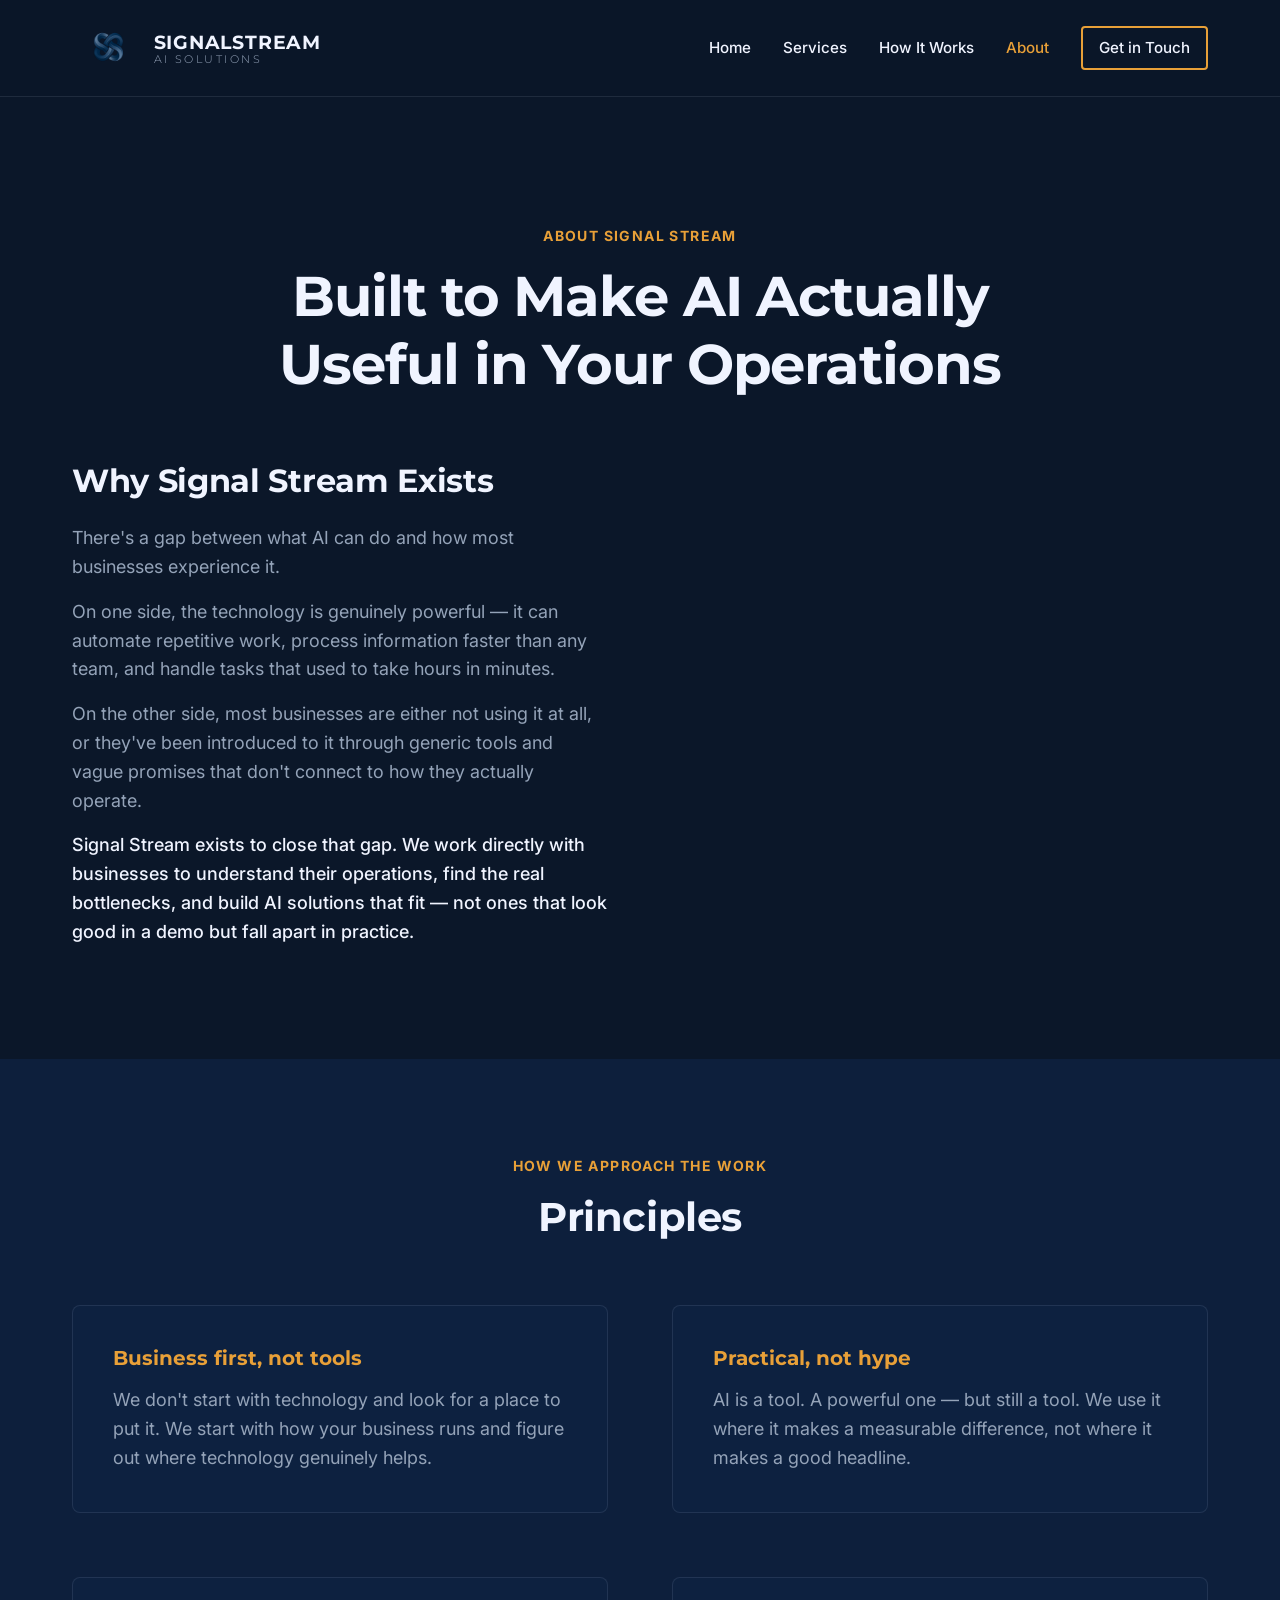
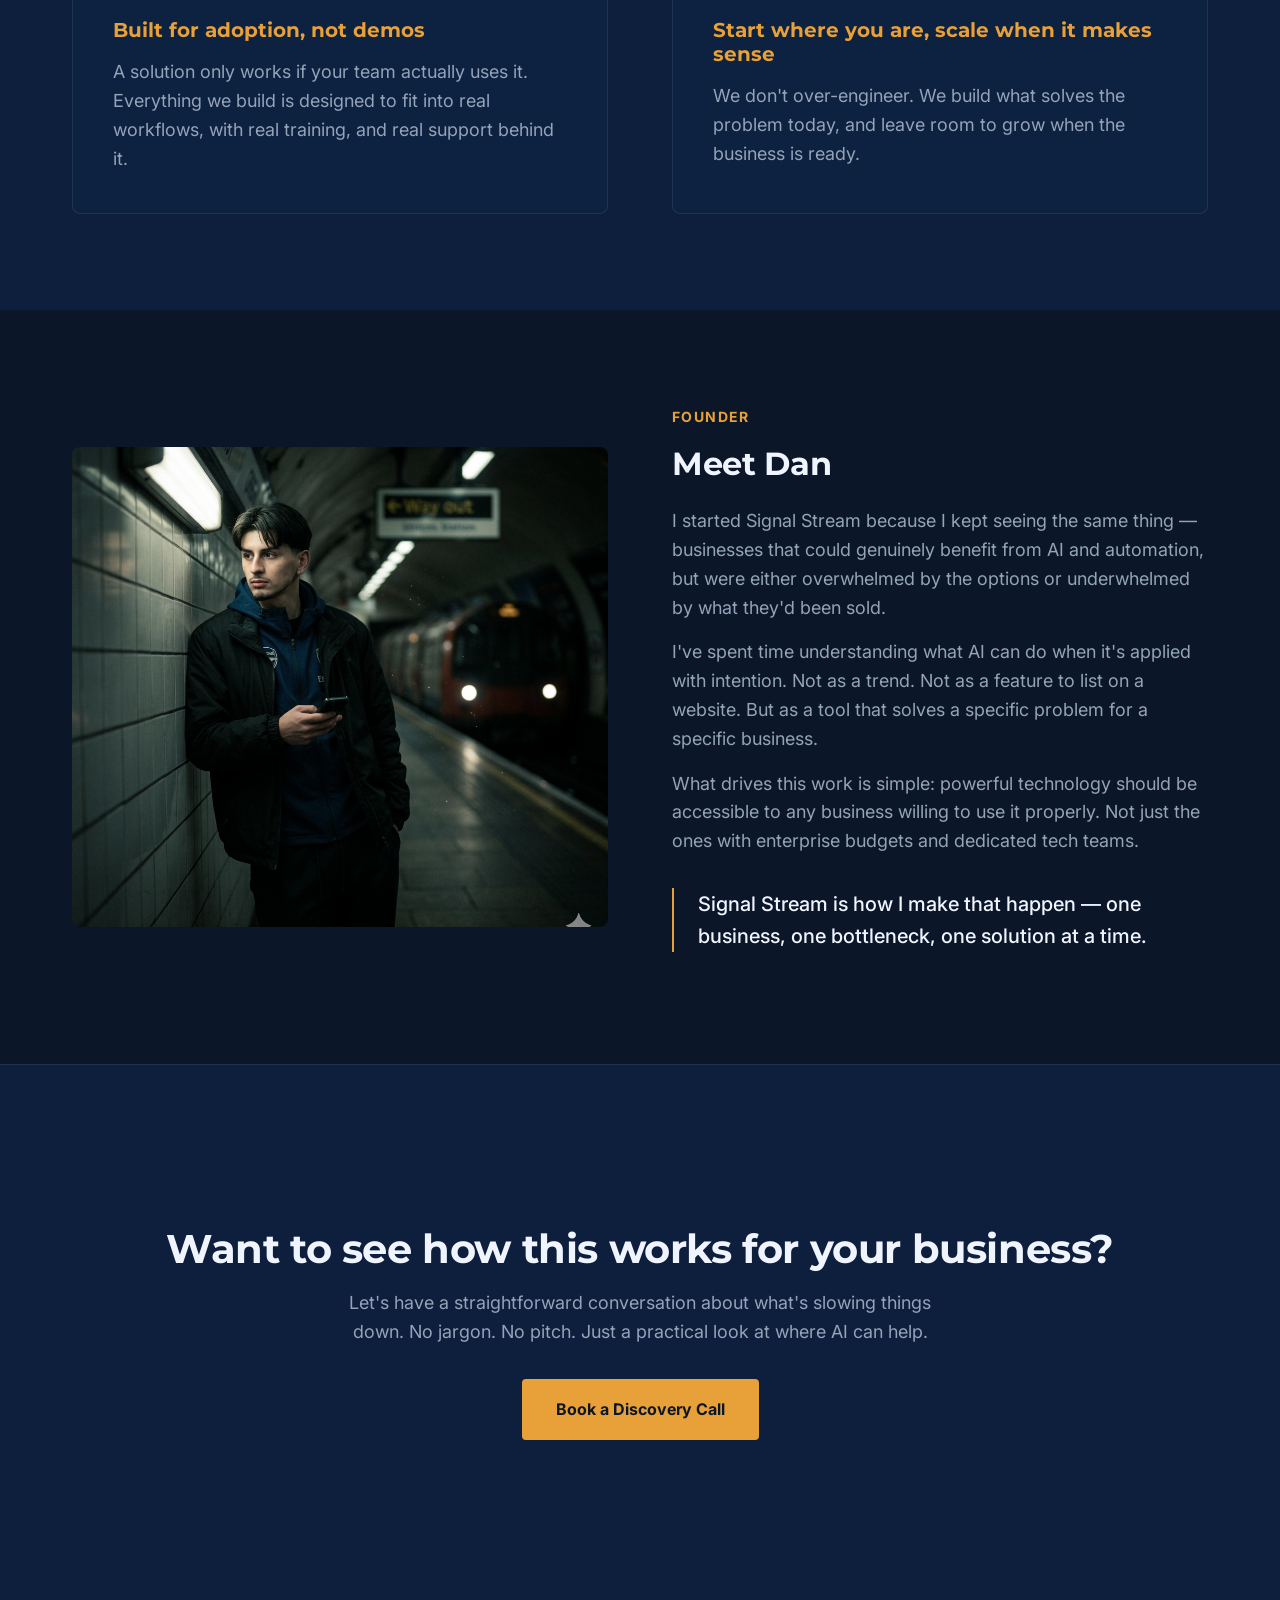
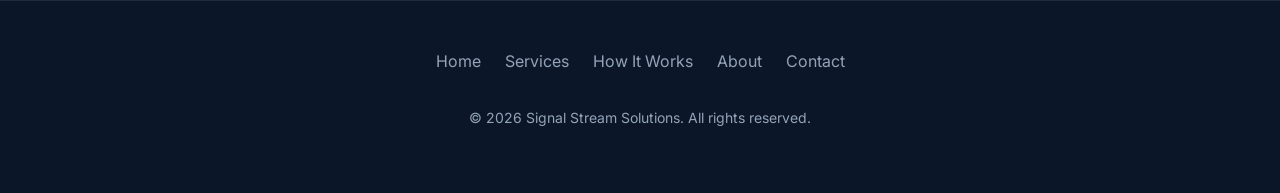
==== about.html @ dfd25744 "feat(website): v1 upgrade with new pages, visual identity, and copy" ====
<!DOCTYPE html>
<html lang="en">
<head>
    <meta charset="UTF-8">
    <meta name="viewport" content="width=device-width, initial-scale=1.0">
    <title>About Signal Stream | Built for Operations</title>
    <meta name="description" content="We work directly with businesses to understand their operations, find the real bottlenecks, and build AI solutions that fit.">
    
    <link href="https://fonts.googleapis.com/css2?family=Inter:wght@400;500;600;700;800&family=Montserrat:wght@300;700;800&display=swap" rel="stylesheet">
    <link rel="stylesheet" href="assets/styles.css">
</head>
<body>

    <!-- Shared Navigation -->
    <nav>
        <div class="nav-container">
            <a href="index.html" class="logo-area">
                <img src="assets/logo.png" alt="Signal Stream Mark" class="logo-img">
                <span class="logo-text-wrapper">
                    <span class="logo-title">SIGNALSTREAM</span>
                    <span class="logo-subtitle">AI Solutions</span>
                </span>
            </a>
            
            <button class="menu-toggle" id="mobile-menu-btn">☰</button>
            
            <div class="nav-links" id="nav-links">
                <a href="index.html">Home</a>
                <a href="services.html">Services</a>
                <a href="how-it-works.html">How It Works</a>
                <a href="about.html" style="color: var(--accent-amber);">About</a>
                <a href="contact.html" class="btn btn-outline" style="padding: 0.5rem 1rem;">Get in Touch</a>
            </div>
        </div>
    </nav>

    <!-- Hero Section -->
    <section class="section hero" style="padding-bottom: 4rem;">
        <div class="container text-center">
            <span class="tagline">About Signal Stream</span>
            <h1 style="margin: 0 auto; max-width: 800px;">Built to Make AI Actually Useful in Your Operations</h1>
        </div>
    </section>

    <!-- Why Signal Stream Exists -->
    <section class="section" style="padding-top: 0;">
        <div class="container">
            <div class="grid-2">
                <div>
                    <h2 style="font-size: 2rem; margin-bottom: 1.5rem;">Why Signal Stream Exists</h2>
                    <p>There's a gap between what AI can do and how most businesses experience it.</p>
                    <p>On one side, the technology is genuinely powerful — it can automate repetitive work, process information faster than any team, and handle tasks that used to take hours in minutes.</p>
                    <p>On the other side, most businesses are either not using it at all, or they've been introduced to it through generic tools and vague promises that don't connect to how they actually operate.</p>
                    <p style="color: var(--text-main); font-weight: 500;">Signal Stream exists to close that gap. We work directly with businesses to understand their operations, find the real bottlenecks, and build AI solutions that fit — not ones that look good in a demo but fall apart in practice.</p>
                </div>
                <!-- Optional placeholder for a graphic/image ->
                <div class="card" style="display: flex; align-items: center; justify-content: center; min-height: 300px; background: var(--bg-deep); border-color: rgba(232, 160, 56, 0.2);">
                    <img src="assets/logo.png" alt="Signal Stream Monogram" style="opacity: 0.1; max-width: 150px;">
                </div>
                -->
            </div>
        </div>
    </section>

    <!-- Principles Section -->
    <section class="section bg-deep">
        <div class="container">
            <div class="text-center" style="margin-bottom: 4rem;">
                <span class="tagline">How We Approach the Work</span>
                <h2>Principles</h2>
            </div>
            
            <div class="grid-2">
                <div class="card">
                    <h3 style="color: var(--accent-amber); font-size: 1.25rem; margin-bottom: 1rem;">Business first, not tools</h3>
                    <p style="margin: 0;">We don't start with technology and look for a place to put it. We start with how your business runs and figure out where technology genuinely helps.</p>
                </div>
                
                <div class="card">
                    <h3 style="color: var(--accent-amber); font-size: 1.25rem; margin-bottom: 1rem;">Practical, not hype</h3>
                    <p style="margin: 0;">AI is a tool. A powerful one — but still a tool. We use it where it makes a measurable difference, not where it makes a good headline.</p>
                </div>
                
                <div class="card">
                    <h3 style="color: var(--accent-amber); font-size: 1.25rem; margin-bottom: 1rem;">Built for adoption, not demos</h3>
                    <p style="margin: 0;">A solution only works if your team actually uses it. Everything we build is designed to fit into real workflows, with real training, and real support behind it.</p>
                </div>
                
                <div class="card">
                    <h3 style="color: var(--accent-amber); font-size: 1.25rem; margin-bottom: 1rem;">Start where you are, scale when it makes sense</h3>
                    <p style="margin: 0;">We don't over-engineer. We build what solves the problem today, and leave room to grow when the business is ready.</p>
                </div>
            </div>
        </div>
    </section>

    <!-- Meet Dan -->
    <section class="section">
        <div class="container">
            <div class="grid-2">
                <div>
                    <img src="assets/profile.png" alt="Dan, Founder of Signal Stream" style="width: 100%; border-radius: 8px; display: block; object-fit: cover; max-height: 480px; filter: grayscale(20%);">
                </div>
                <div>
                    <span class="tagline">Founder</span>
                    <h2 style="font-size: 2rem; margin-bottom: 1.5rem;">Meet Dan</h2>
                    <p>I started Signal Stream because I kept seeing the same thing — businesses that could genuinely benefit from AI and automation, but were either overwhelmed by the options or underwhelmed by what they'd been sold.</p>
                    <p>I've spent time understanding what AI can do when it's applied with intention. Not as a trend. Not as a feature to list on a website. But as a tool that solves a specific problem for a specific business.</p>
                    <p>What drives this work is simple: powerful technology should be accessible to any business willing to use it properly. Not just the ones with enterprise budgets and dedicated tech teams.</p>
                    <p style="color: var(--text-main); font-weight: 500; font-size: 1.25rem; margin-top: 2rem; border-left: 2px solid var(--accent-amber); padding-left: 1.5rem;">Signal Stream is how I make that happen — one business, one bottleneck, one solution at a time.</p>
                </div>
            </div>
        </div>
    </section>

    <!-- Final CTA -->
    <section class="section final-cta">
        <div class="container" style="padding: 4rem 2rem;">
            <h2>Want to see how this works for your business?</h2>
            <p style="margin-bottom: 2rem;">Let's have a straightforward conversation about what's slowing things down. No jargon. No pitch. Just a practical look at where AI can help.</p>
            <a href="contact.html" class="btn">Book a Discovery Call</a>
        </div>
    </section>

    <!-- Shared Footer -->
    <footer>
        <div class="container">
            <div class="footer-links">
                <a href="index.html">Home</a>
                <a href="services.html">Services</a>
                <a href="how-it-works.html">How It Works</a>
                <a href="about.html">About</a>
                <a href="contact.html">Contact</a>
            </div>
            <p style="color: var(--text-muted); font-size: 0.875rem;">&copy; 2026 Signal Stream Solutions. All rights reserved.</p>
        </div>
    </footer>

    <!-- Scripts -->
    <script>
        document.getElementById('mobile-menu-btn').addEventListener('click', function() {
            document.getElementById('nav-links').classList.toggle('active');
        });
    </script>
</body>
</html>
---- assets/styles.css ----
/* CSS Reset & Variables */
:root {
    /* Brand Colors */
    --bg-base: #0B1729; /* Dark navy */
    --bg-deep: #0D1F3C; /* Near-black navy for contrast sections */
    --bg-surface: #0D2140; /* Dark blue for cards/elevated elements */
    
    --text-main: #F0F4FF; /* Near-white */
    --text-muted: #94A3B8; /* Cool blue-grey */
    
    --accent-amber: #E8A038; /* CTAs and highlights */
    --accent-amber-hover: #f0b050;
    
    --border-color: rgba(148, 163, 184, 0.15); /* Subdued border based on text-muted */
    
    /* Typography */
    --font-main: 'Inter', system-ui, -apple-system, sans-serif;
    --font-heading: 'Montserrat', sans-serif;
    
    --transition: all 0.3s ease;
}

* { margin: 0; padding: 0; box-sizing: border-box; }

body {
    font-family: var(--font-main);
    color: var(--text-main);
    background-color: var(--bg-base);
    line-height: 1.6;
    -webkit-font-smoothing: antialiased;
}

/* Typography */
h1, h2, h3, h4 { 
    color: var(--text-main); 
    font-family: var(--font-heading);
    font-weight: 700; 
    line-height: 1.2; 
}
h1 { font-size: 3.5rem; margin-bottom: 1.5rem; letter-spacing: -0.02em; }
h2 { font-size: 2.5rem; margin-bottom: 1rem; letter-spacing: -0.01em; }
h3 { font-size: 1.5rem; margin-bottom: 0.75rem; }
p { margin-bottom: 1rem; font-size: 1.125rem; color: var(--text-muted); }

/* Layout & Utilities */
.container { max-width: 1200px; margin: 0 auto; padding: 0 2rem; }
.section { padding: 6rem 0; }
.bg-deep { background-color: var(--bg-deep); }
.text-center { text-align: center; }
.grid-2 { display: grid; grid-template-columns: 1fr 1fr; gap: 4rem; align-items: center; }
.grid-3 { display: grid; grid-template-columns: repeat(3, 1fr); gap: 2rem; }
.grid-4 { display: grid; grid-template-columns: repeat(auto-fit, minmax(250px, 1fr)); gap: 2rem; }

/* Buttons */
.btn {
    display: inline-block;
    background-color: var(--accent-amber);
    color: var(--bg-base);
    padding: 1rem 2rem;
    border-radius: 4px;
    text-decoration: none;
    font-weight: 700;
    font-family: var(--font-main);
    transition: var(--transition);
    border: 2px solid var(--accent-amber);
}
.btn:hover { 
    background-color: var(--accent-amber-hover); 
    border-color: var(--accent-amber-hover); 
    color: var(--bg-base); 
    transform: translateY(-2px);
}
.btn-outline { 
    background-color: transparent; 
    color: var(--accent-amber); 
}
.btn-outline:hover { 
    background-color: var(--accent-amber); 
    color: var(--bg-base); 
}

/* Navigation */
nav { 
    padding: 1.5rem 0; 
    background: rgba(11, 23, 41, 0.95); 
    backdrop-filter: blur(8px);
    border-bottom: 1px solid var(--border-color); 
    position: sticky; 
    top: 0; 
    z-index: 100; 
}
.nav-container { 
    display: flex; 
    justify-content: space-between; 
    align-items: center; 
    max-width: 1200px; 
    margin: 0 auto; 
    padding: 0 2rem; 
}
.logo-area { display: flex; align-items: center; gap: 0.6rem; text-decoration: none; }
.logo-img { height: 48px; width: auto; display: block; }
.logo-text-wrapper { display: flex; flex-direction: column; line-height: 1.15; }
.logo-title { font-family: var(--font-heading); font-weight: 700; font-size: 1.2rem; letter-spacing: 0.04em; color: var(--text-main); }
.logo-subtitle { font-family: var(--font-heading); font-weight: 300; font-size: 0.7rem; letter-spacing: 0.22em; text-transform: uppercase; color: var(--text-muted); }

.nav-links {
    display: flex;
    gap: 2rem;
    align-items: center;
}
.nav-links a {
    color: var(--text-main);
    text-decoration: none;
    font-size: 0.95rem;
    font-weight: 500;
    transition: var(--transition);
}
.nav-links a:hover {
    color: var(--accent-amber);
}

/* Mobile Menu Toggle */
.menu-toggle {
    display: none;
    background: none;
    border: none;
    color: var(--text-main);
    font-size: 1.5rem;
    cursor: pointer;
}

/* Cards */
.card {
    background: var(--bg-surface);
    padding: 2.5rem;
    border-radius: 8px;
    border: 1px solid var(--border-color);
    transition: var(--transition);
    height: 100%;
}
.card:hover { 
    transform: translateY(-4px); 
    box-shadow: 0 12px 24px rgba(0, 0, 0, 0.2); 
    border-color: rgba(232, 160, 56, 0.3);
}

/* Custom Section Styles */
.hero { padding: 8rem 0 6rem; text-align: left; }
.hero p { font-size: 1.25rem; max-width: 600px; margin-bottom: 2.5rem; }

.tagline { 
    text-transform: uppercase; 
    font-size: 0.875rem; 
    font-weight: 700; 
    color: var(--accent-amber); 
    letter-spacing: 0.1em; 
    margin-bottom: 1rem; 
    display: block; 
}

.steps-wrapper { position: relative; }
.step-number { 
    font-family: var(--font-heading);
    font-size: 3rem; 
    font-weight: 800; 
    line-height: 1; 
    margin-bottom: 1rem; 
    color: rgba(255, 255, 255, 0.05);
}

.final-cta { 
    background-color: var(--bg-deep); 
    text-align: center; 
    border-top: 1px solid var(--border-color);
}
.final-cta p { margin: 0 auto 2.5rem; max-width: 600px; }

/* Form Styles */
.form-group { margin-bottom: 1.5rem; text-align: left; }
.form-group label { display: block; margin-bottom: 0.5rem; font-weight: 500; color: var(--text-main); }
.form-control {
    width: 100%;
    padding: 0.75rem 1rem;
    background: var(--bg-base);
    border: 1px solid var(--border-color);
    border-radius: 4px;
    color: var(--text-main);
    font-family: var(--font-main);
    transition: var(--transition);
}
.form-control:focus {
    outline: none;
    border-color: var(--accent-amber);
    box-shadow: 0 0 0 2px rgba(232, 160, 56, 0.2);
}
textarea.form-control { resize: vertical; min-height: 120px; }

/* List styles */
.feature-list { list-style: none; margin-top: 1.5rem; }
.feature-list li { margin-bottom: 1.25rem; display: flex; align-items: flex-start; }
.feature-list li span:first-child { color: var(--accent-amber); margin-right: 1rem; font-weight: bold; flex-shrink: 0; }
.feature-list strong { color: var(--text-main); }

/* Footer */
footer { 
    background: var(--bg-base); 
    padding: 3rem 0; 
    border-top: 1px solid var(--border-color); 
    text-align: center; 
}
.footer-links {
    display: flex;
    justify-content: center;
    gap: 1.5rem;
    margin-bottom: 2rem;
}
.footer-links a {
    color: var(--text-muted);
    text-decoration: none;
    transition: var(--transition);
}
.footer-links a:hover {
    color: var(--accent-amber);
}

/* Responsive */
@media (max-width: 768px) {
    h1 { font-size: 2.5rem; }
    h2 { font-size: 2rem; }
    .grid-2, .grid-3, .grid-4 { grid-template-columns: 1fr; gap: 2rem; }
    .hero { padding: 5rem 0; }
    .section { padding: 4rem 0; }
    
    .menu-toggle { display: block; }
    .nav-links { 
        display: none; 
        flex-direction: column; 
        position: absolute; 
        top: 100%; 
        left: 0; 
        right: 0; 
        background: var(--bg-surface); 
        padding: 1.5rem; 
        border-bottom: 1px solid var(--border-color);
        box-shadow: 0 10px 15px rgba(0,0,0,0.1);
    }
    .nav-links.active { display: flex; }
}
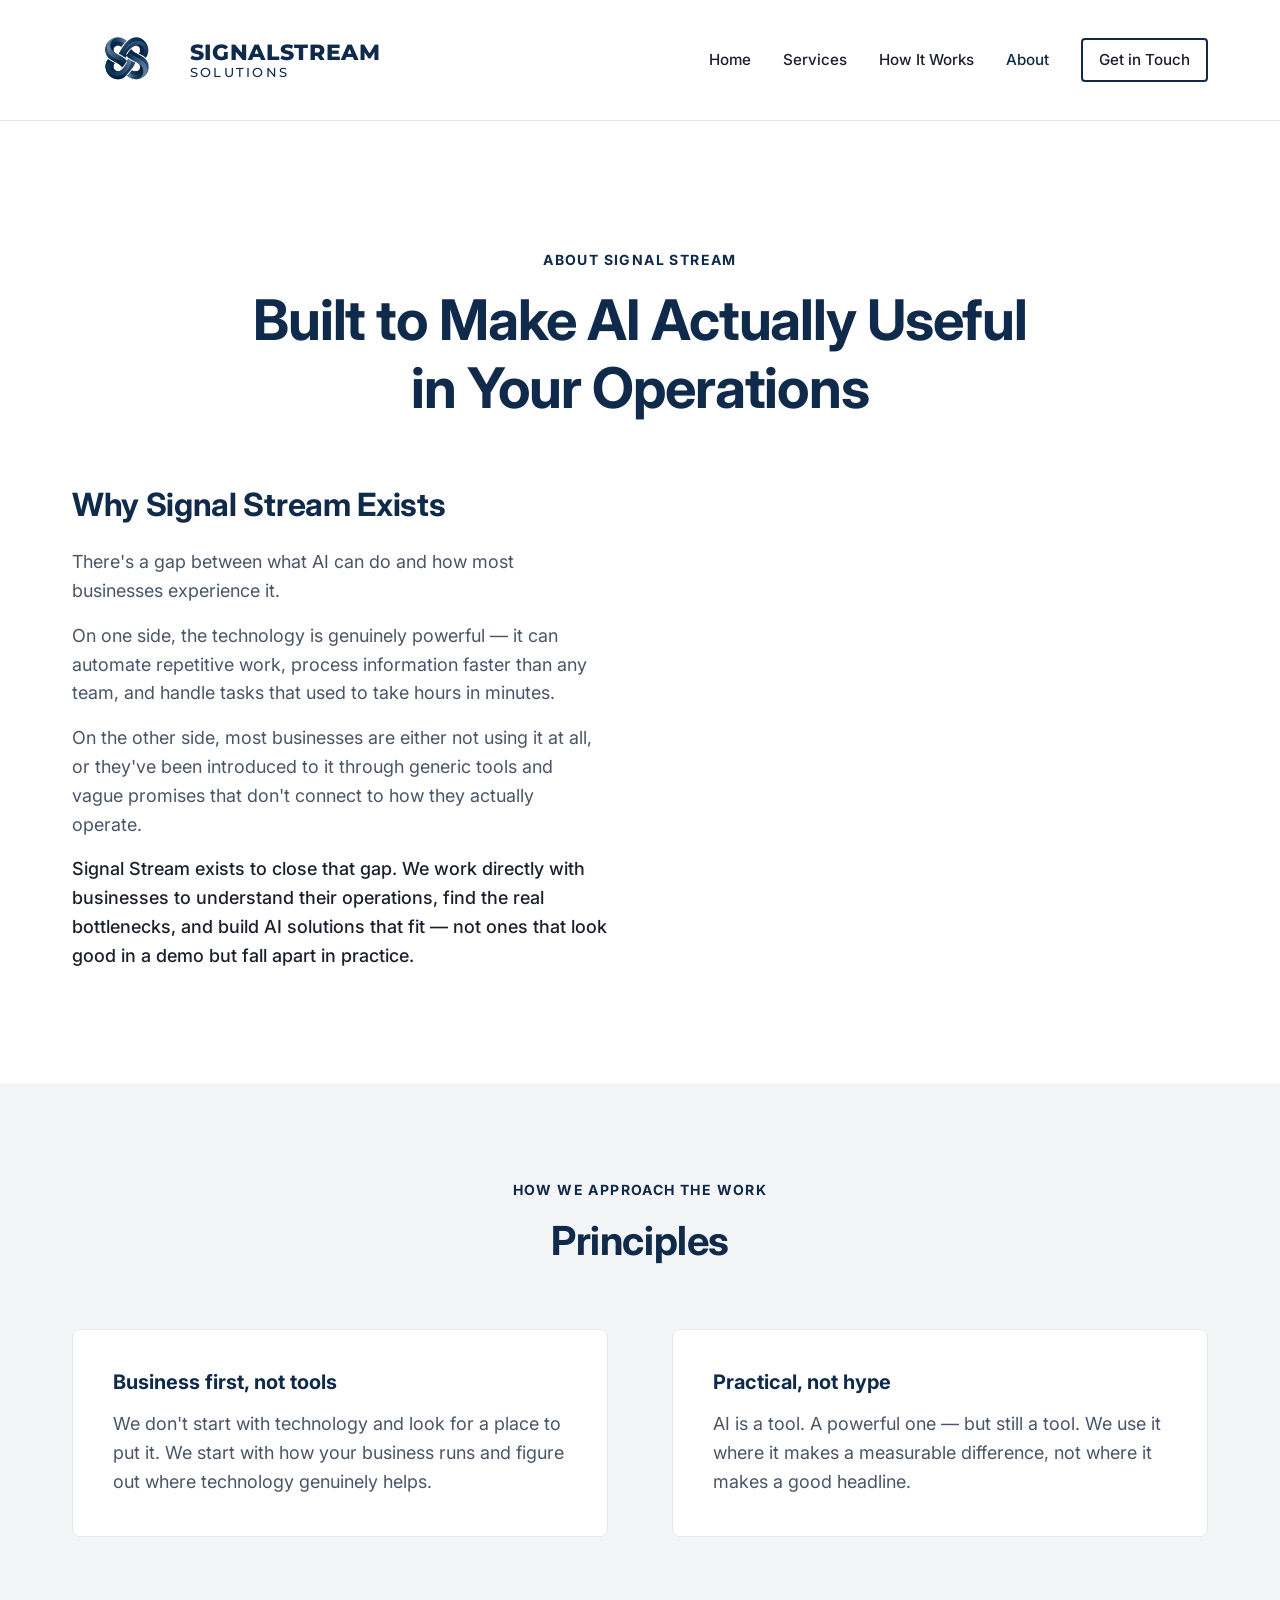
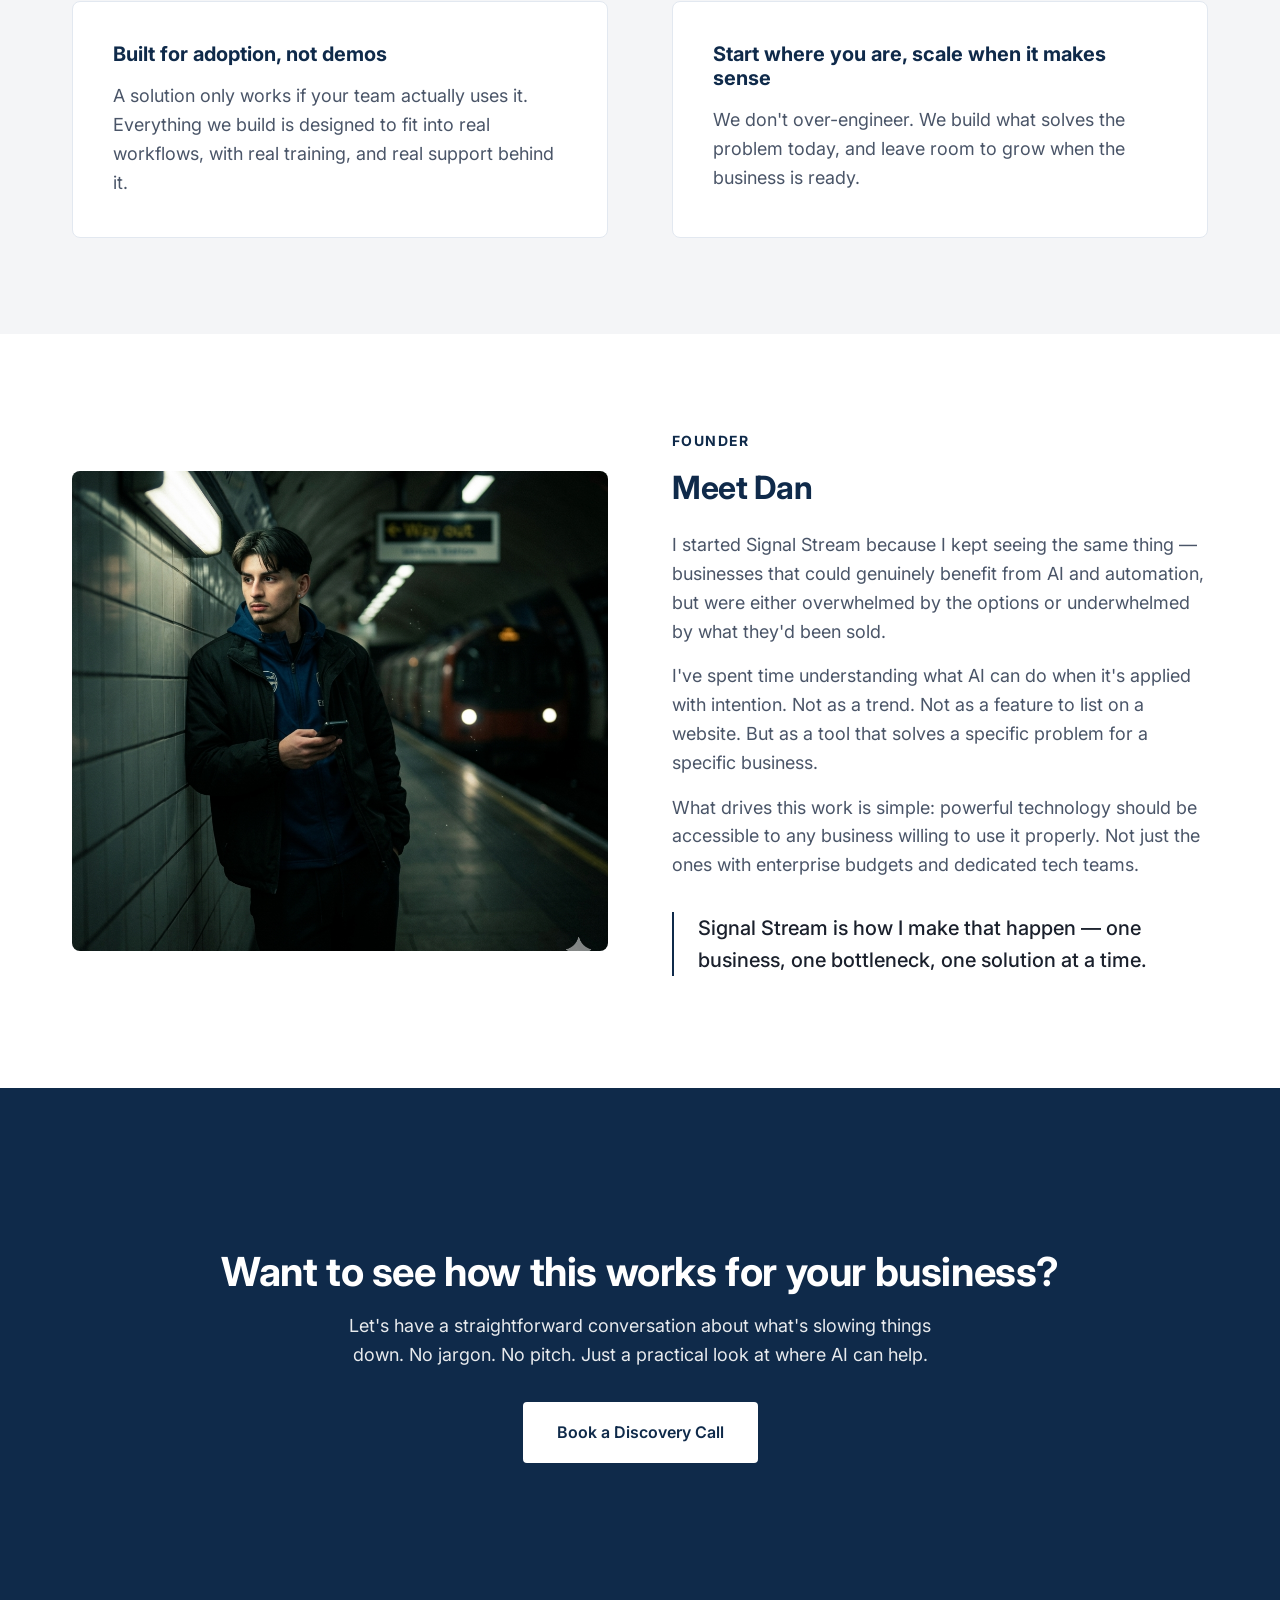
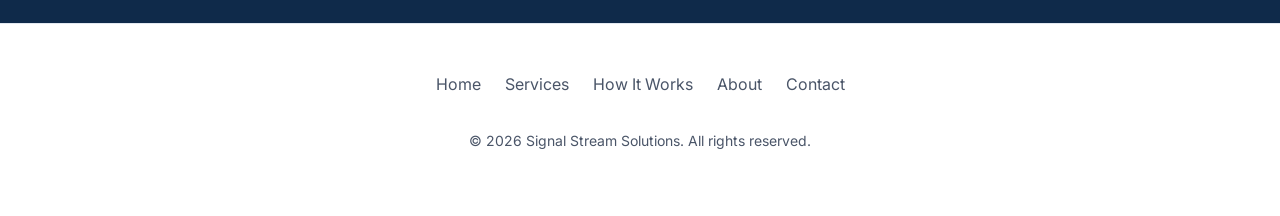
==== commit 64e77ea9: "style(website): revert to light theme aesthetics retaining new copy pages" ====
--- a/about.html
+++ b/about.html
@@ -14,11 +14,11 @@
     <!-- Shared Navigation -->
     <nav>
         <div class="nav-container">
-            <a href="index.html" class="logo-area">
-                <img src="assets/logo.png" alt="Signal Stream Mark" class="logo-img">
+            <a href="index.html" class="logo">
+                <img src="assets/logo.png" alt="Signal Stream" class="logo-img">
                 <span class="logo-text-wrapper">
-                    <span class="logo-title">SIGNALSTREAM</span>
-                    <span class="logo-subtitle">AI Solutions</span>
+                    <span class="logo-title">SignalStream</span>
+                    <span class="logo-subtitle">Solutions</span>
                 </span>
             </a>
             
@@ -28,7 +28,7 @@
                 <a href="index.html">Home</a>
                 <a href="services.html">Services</a>
                 <a href="how-it-works.html">How It Works</a>
-                <a href="about.html" style="color: var(--accent-amber);">About</a>
+                <a href="about.html" style="color: var(--ocean-blue);">About</a>
                 <a href="contact.html" class="btn btn-outline" style="padding: 0.5rem 1rem;">Get in Touch</a>
             </div>
         </div>
@@ -38,7 +38,7 @@
     <section class="section hero" style="padding-bottom: 4rem;">
         <div class="container text-center">
             <span class="tagline">About Signal Stream</span>
-            <h1 style="margin: 0 auto; max-width: 800px;">Built to Make AI Actually Useful in Your Operations</h1>
+            <h1 style="margin: 0 auto; max-width: 800px; color: var(--ocean-blue);">Built to Make AI Actually Useful in Your Operations</h1>
         </div>
     </section>
 
@@ -47,47 +47,42 @@
         <div class="container">
             <div class="grid-2">
                 <div>
-                    <h2 style="font-size: 2rem; margin-bottom: 1.5rem;">Why Signal Stream Exists</h2>
+                    <h2 style="font-size: 2rem; margin-bottom: 1.5rem; color: var(--ocean-blue);">Why Signal Stream Exists</h2>
                     <p>There's a gap between what AI can do and how most businesses experience it.</p>
                     <p>On one side, the technology is genuinely powerful — it can automate repetitive work, process information faster than any team, and handle tasks that used to take hours in minutes.</p>
                     <p>On the other side, most businesses are either not using it at all, or they've been introduced to it through generic tools and vague promises that don't connect to how they actually operate.</p>
                     <p style="color: var(--text-main); font-weight: 500;">Signal Stream exists to close that gap. We work directly with businesses to understand their operations, find the real bottlenecks, and build AI solutions that fit — not ones that look good in a demo but fall apart in practice.</p>
                 </div>
-                <!-- Optional placeholder for a graphic/image ->
-                <div class="card" style="display: flex; align-items: center; justify-content: center; min-height: 300px; background: var(--bg-deep); border-color: rgba(232, 160, 56, 0.2);">
-                    <img src="assets/logo.png" alt="Signal Stream Monogram" style="opacity: 0.1; max-width: 150px;">
-                </div>
-                -->
             </div>
         </div>
     </section>
 
     <!-- Principles Section -->
-    <section class="section bg-deep">
+    <section class="section bg-grey">
         <div class="container">
             <div class="text-center" style="margin-bottom: 4rem;">
                 <span class="tagline">How We Approach the Work</span>
-                <h2>Principles</h2>
+                <h2 style="color: var(--ocean-blue);">Principles</h2>
             </div>
             
             <div class="grid-2">
                 <div class="card">
-                    <h3 style="color: var(--accent-amber); font-size: 1.25rem; margin-bottom: 1rem;">Business first, not tools</h3>
+                    <h3 style="color: var(--ocean-blue); font-size: 1.25rem; margin-bottom: 1rem;">Business first, not tools</h3>
                     <p style="margin: 0;">We don't start with technology and look for a place to put it. We start with how your business runs and figure out where technology genuinely helps.</p>
                 </div>
                 
                 <div class="card">
-                    <h3 style="color: var(--accent-amber); font-size: 1.25rem; margin-bottom: 1rem;">Practical, not hype</h3>
+                    <h3 style="color: var(--ocean-blue); font-size: 1.25rem; margin-bottom: 1rem;">Practical, not hype</h3>
                     <p style="margin: 0;">AI is a tool. A powerful one — but still a tool. We use it where it makes a measurable difference, not where it makes a good headline.</p>
                 </div>
                 
                 <div class="card">
-                    <h3 style="color: var(--accent-amber); font-size: 1.25rem; margin-bottom: 1rem;">Built for adoption, not demos</h3>
+                    <h3 style="color: var(--ocean-blue); font-size: 1.25rem; margin-bottom: 1rem;">Built for adoption, not demos</h3>
                     <p style="margin: 0;">A solution only works if your team actually uses it. Everything we build is designed to fit into real workflows, with real training, and real support behind it.</p>
                 </div>
                 
                 <div class="card">
-                    <h3 style="color: var(--accent-amber); font-size: 1.25rem; margin-bottom: 1rem;">Start where you are, scale when it makes sense</h3>
+                    <h3 style="color: var(--ocean-blue); font-size: 1.25rem; margin-bottom: 1rem;">Start where you are, scale when it makes sense</h3>
                     <p style="margin: 0;">We don't over-engineer. We build what solves the problem today, and leave room to grow when the business is ready.</p>
                 </div>
             </div>
@@ -99,15 +94,15 @@
         <div class="container">
             <div class="grid-2">
                 <div>
-                    <img src="assets/profile.png" alt="Dan, Founder of Signal Stream" style="width: 100%; border-radius: 8px; display: block; object-fit: cover; max-height: 480px; filter: grayscale(20%);">
+                    <img src="assets/profile.png" alt="Dan, Founder of Signal Stream" style="width: 100%; border-radius: 8px; display: block; object-fit: cover; max-height: 480px;">
                 </div>
                 <div>
                     <span class="tagline">Founder</span>
-                    <h2 style="font-size: 2rem; margin-bottom: 1.5rem;">Meet Dan</h2>
+                    <h2 style="font-size: 2rem; margin-bottom: 1.5rem; color: var(--ocean-blue);">Meet Dan</h2>
                     <p>I started Signal Stream because I kept seeing the same thing — businesses that could genuinely benefit from AI and automation, but were either overwhelmed by the options or underwhelmed by what they'd been sold.</p>
                     <p>I've spent time understanding what AI can do when it's applied with intention. Not as a trend. Not as a feature to list on a website. But as a tool that solves a specific problem for a specific business.</p>
                     <p>What drives this work is simple: powerful technology should be accessible to any business willing to use it properly. Not just the ones with enterprise budgets and dedicated tech teams.</p>
-                    <p style="color: var(--text-main); font-weight: 500; font-size: 1.25rem; margin-top: 2rem; border-left: 2px solid var(--accent-amber); padding-left: 1.5rem;">Signal Stream is how I make that happen — one business, one bottleneck, one solution at a time.</p>
+                    <p style="color: var(--text-main); font-weight: 500; font-size: 1.25rem; margin-top: 2rem; border-left: 2px solid var(--ocean-blue); padding-left: 1.5rem;">Signal Stream is how I make that happen — one business, one bottleneck, one solution at a time.</p>
                 </div>
             </div>
         </div>
@@ -118,7 +113,7 @@
         <div class="container" style="padding: 4rem 2rem;">
             <h2>Want to see how this works for your business?</h2>
             <p style="margin-bottom: 2rem;">Let's have a straightforward conversation about what's slowing things down. No jargon. No pitch. Just a practical look at where AI can help.</p>
-            <a href="contact.html" class="btn">Book a Discovery Call</a>
+            <a href="contact.html" class="btn" style="background: var(--bg-white); color: var(--ocean-blue); border-color: var(--bg-white);">Book a Discovery Call</a>
         </div>
     </section>
 
--- a/assets/styles.css
+++ b/assets/styles.css
@@ -1,22 +1,13 @@
 /* CSS Reset & Variables */
 :root {
-    /* Brand Colors */
-    --bg-base: #0B1729; /* Dark navy */
-    --bg-deep: #0D1F3C; /* Near-black navy for contrast sections */
-    --bg-surface: #0D2140; /* Dark blue for cards/elevated elements */
-    
-    --text-main: #F0F4FF; /* Near-white */
-    --text-muted: #94A3B8; /* Cool blue-grey */
-    
-    --accent-amber: #E8A038; /* CTAs and highlights */
-    --accent-amber-hover: #f0b050;
-    
-    --border-color: rgba(148, 163, 184, 0.15); /* Subdued border based on text-muted */
-    
-    /* Typography */
+    --bg-white: #FFFFFF;
+    --bg-grey: #F4F5F7;
+    --ocean-blue: #0F2A4A;
+    --ocean-blue-hover: #163e6e;
+    --text-main: #1A202C;
+    --text-muted: #4A5568;
+    --border-color: #E2E8F0;
     --font-main: 'Inter', system-ui, -apple-system, sans-serif;
-    --font-heading: 'Montserrat', sans-serif;
-    
     --transition: all 0.3s ease;
 }
 
@@ -25,18 +16,13 @@
 body {
     font-family: var(--font-main);
     color: var(--text-main);
-    background-color: var(--bg-base);
+    background-color: var(--bg-white);
     line-height: 1.6;
     -webkit-font-smoothing: antialiased;
 }
 
 /* Typography */
-h1, h2, h3, h4 { 
-    color: var(--text-main); 
-    font-family: var(--font-heading);
-    font-weight: 700; 
-    line-height: 1.2; 
-}
+h1, h2, h3, h4 { color: var(--ocean-blue); font-weight: 700; line-height: 1.2; }
 h1 { font-size: 3.5rem; margin-bottom: 1.5rem; letter-spacing: -0.02em; }
 h2 { font-size: 2.5rem; margin-bottom: 1rem; letter-spacing: -0.01em; }
 h3 { font-size: 1.5rem; margin-bottom: 0.75rem; }
@@ -45,7 +31,7 @@
 /* Layout & Utilities */
 .container { max-width: 1200px; margin: 0 auto; padding: 0 2rem; }
 .section { padding: 6rem 0; }
-.bg-deep { background-color: var(--bg-deep); }
+.bg-grey { background-color: var(--bg-grey); }
 .text-center { text-align: center; }
 .grid-2 { display: grid; grid-template-columns: 1fr 1fr; gap: 4rem; align-items: center; }
 .grid-3 { display: grid; grid-template-columns: repeat(3, 1fr); gap: 2rem; }
@@ -54,54 +40,29 @@
 /* Buttons */
 .btn {
     display: inline-block;
-    background-color: var(--accent-amber);
-    color: var(--bg-base);
+    background-color: var(--ocean-blue);
+    color: var(--bg-white);
     padding: 1rem 2rem;
     border-radius: 4px;
     text-decoration: none;
-    font-weight: 700;
-    font-family: var(--font-main);
+    font-weight: 600;
     transition: var(--transition);
-    border: 2px solid var(--accent-amber);
+    border: 2px solid var(--ocean-blue);
 }
-.btn:hover { 
-    background-color: var(--accent-amber-hover); 
-    border-color: var(--accent-amber-hover); 
-    color: var(--bg-base); 
-    transform: translateY(-2px);
-}
-.btn-outline { 
-    background-color: transparent; 
-    color: var(--accent-amber); 
-}
-.btn-outline:hover { 
-    background-color: var(--accent-amber); 
-    color: var(--bg-base); 
-}
+.btn:hover { background-color: var(--ocean-blue-hover); border-color: var(--ocean-blue-hover); color: var(--bg-white); }
+.btn-outline { background-color: transparent; color: var(--ocean-blue); }
+.btn-outline:hover { background-color: var(--ocean-blue); color: var(--bg-white); }
 
 /* Navigation */
-nav { 
-    padding: 1.5rem 0; 
-    background: rgba(11, 23, 41, 0.95); 
-    backdrop-filter: blur(8px);
-    border-bottom: 1px solid var(--border-color); 
-    position: sticky; 
-    top: 0; 
-    z-index: 100; 
-}
-.nav-container { 
-    display: flex; 
-    justify-content: space-between; 
-    align-items: center; 
-    max-width: 1200px; 
-    margin: 0 auto; 
-    padding: 0 2rem; 
-}
-.logo-area { display: flex; align-items: center; gap: 0.6rem; text-decoration: none; }
-.logo-img { height: 48px; width: auto; display: block; }
+nav { padding: 1.5rem 0; background: var(--bg-white); border-bottom: 1px solid var(--border-color); position: sticky; top: 0; z-index: 100; }
+.nav-container { display: flex; justify-content: space-between; align-items: center; max-width: 1200px; margin: 0 auto; padding: 0 2rem; }
+
+.logo { font-size: 1.5rem; font-weight: 800; color: var(--ocean-blue); text-decoration: none; letter-spacing: -0.02em; display: flex; align-items: center; gap: 0.6rem; }
+
+.logo-img { height: 72px; width: auto; display: block; }
 .logo-text-wrapper { display: flex; flex-direction: column; line-height: 1.15; }
-.logo-title { font-family: var(--font-heading); font-weight: 700; font-size: 1.2rem; letter-spacing: 0.04em; color: var(--text-main); }
-.logo-subtitle { font-family: var(--font-heading); font-weight: 300; font-size: 0.7rem; letter-spacing: 0.22em; text-transform: uppercase; color: var(--text-muted); }
+.logo-title { font-family: 'Montserrat', sans-serif; font-weight: 800; font-size: 1.4rem; letter-spacing: 0.03em; text-transform: uppercase; color: var(--ocean-blue); }
+.logo-subtitle { font-family: 'Montserrat', sans-serif; font-weight: 500; font-size: 0.8rem; letter-spacing: 0.18em; text-transform: uppercase; color: var(--ocean-blue); }
 
 .nav-links {
     display: flex;
@@ -116,7 +77,7 @@
     transition: var(--transition);
 }
 .nav-links a:hover {
-    color: var(--accent-amber);
+    color: var(--ocean-blue);
 }
 
 /* Mobile Menu Toggle */
@@ -131,49 +92,31 @@
 
 /* Cards */
 .card {
-    background: var(--bg-surface);
+    background: var(--bg-white);
     padding: 2.5rem;
     border-radius: 8px;
     border: 1px solid var(--border-color);
     transition: var(--transition);
     height: 100%;
 }
-.card:hover { 
-    transform: translateY(-4px); 
-    box-shadow: 0 12px 24px rgba(0, 0, 0, 0.2); 
-    border-color: rgba(232, 160, 56, 0.3);
-}
+.bg-grey .card { background: var(--bg-white); }
+.card:hover { transform: translateY(-4px); box-shadow: 0 12px 24px rgba(15, 42, 74, 0.06); }
+.card-icon { font-size: 2rem; color: var(--ocean-blue); margin-bottom: 1.5rem; display: block; }
 
 /* Custom Section Styles */
 .hero { padding: 8rem 0 6rem; text-align: left; }
 .hero p { font-size: 1.25rem; max-width: 600px; margin-bottom: 2.5rem; }
 
-.tagline { 
-    text-transform: uppercase; 
-    font-size: 0.875rem; 
-    font-weight: 700; 
-    color: var(--accent-amber); 
-    letter-spacing: 0.1em; 
-    margin-bottom: 1rem; 
-    display: block; 
-}
+.tagline { text-transform: uppercase; font-size: 0.875rem; font-weight: 700; color: var(--ocean-blue); letter-spacing: 0.1em; margin-bottom: 1rem; display: block; }
 
 .steps-wrapper { position: relative; }
-.step-number { 
-    font-family: var(--font-heading);
-    font-size: 3rem; 
-    font-weight: 800; 
-    line-height: 1; 
-    margin-bottom: 1rem; 
-    color: rgba(255, 255, 255, 0.05);
-}
+.step-number { font-size: 3rem; font-weight: 800; color: var(--border-color); line-height: 1; margin-bottom: 1rem; font-family: 'Montserrat', sans-serif; }
 
-.final-cta { 
-    background-color: var(--bg-deep); 
-    text-align: center; 
-    border-top: 1px solid var(--border-color);
-}
-.final-cta p { margin: 0 auto 2.5rem; max-width: 600px; }
+.final-cta { background-color: var(--ocean-blue); color: var(--bg-white); text-align: center; }
+.final-cta h2, .final-cta p { color: var(--bg-white); }
+.final-cta p { opacity: 0.9; margin: 0 auto 2.5rem; max-width: 600px; }
+.final-cta .btn { background-color: var(--bg-white); color: var(--ocean-blue); border-color: var(--bg-white); }
+.final-cta .btn:hover { background-color: transparent; color: var(--bg-white); border-color: var(--bg-white); }
 
 /* Form Styles */
 .form-group { margin-bottom: 1.5rem; text-align: left; }
@@ -181,7 +124,7 @@
 .form-control {
     width: 100%;
     padding: 0.75rem 1rem;
-    background: var(--bg-base);
+    background: var(--bg-white);
     border: 1px solid var(--border-color);
     border-radius: 4px;
     color: var(--text-main);
@@ -190,20 +133,20 @@
 }
 .form-control:focus {
     outline: none;
-    border-color: var(--accent-amber);
-    box-shadow: 0 0 0 2px rgba(232, 160, 56, 0.2);
+    border-color: var(--ocean-blue);
+    box-shadow: 0 0 0 2px rgba(15, 42, 74, 0.1);
 }
 textarea.form-control { resize: vertical; min-height: 120px; }
 
 /* List styles */
 .feature-list { list-style: none; margin-top: 1.5rem; }
 .feature-list li { margin-bottom: 1.25rem; display: flex; align-items: flex-start; }
-.feature-list li span:first-child { color: var(--accent-amber); margin-right: 1rem; font-weight: bold; flex-shrink: 0; }
-.feature-list strong { color: var(--text-main); }
+.feature-list li span:first-child { color: var(--ocean-blue); margin-right: 1rem; font-weight: bold; flex-shrink: 0; }
+.feature-list strong { color: var(--text-main); font-weight: 600; }
 
 /* Footer */
 footer { 
-    background: var(--bg-base); 
+    background: var(--bg-white); 
     padding: 3rem 0; 
     border-top: 1px solid var(--border-color); 
     text-align: center; 
@@ -220,7 +163,7 @@
     transition: var(--transition);
 }
 .footer-links a:hover {
-    color: var(--accent-amber);
+    color: var(--ocean-blue);
 }
 
 /* Responsive */
@@ -239,7 +182,7 @@
         top: 100%; 
         left: 0; 
         right: 0; 
-        background: var(--bg-surface); 
+        background: var(--bg-white); 
         padding: 1.5rem; 
         border-bottom: 1px solid var(--border-color);
         box-shadow: 0 10px 15px rgba(0,0,0,0.1);
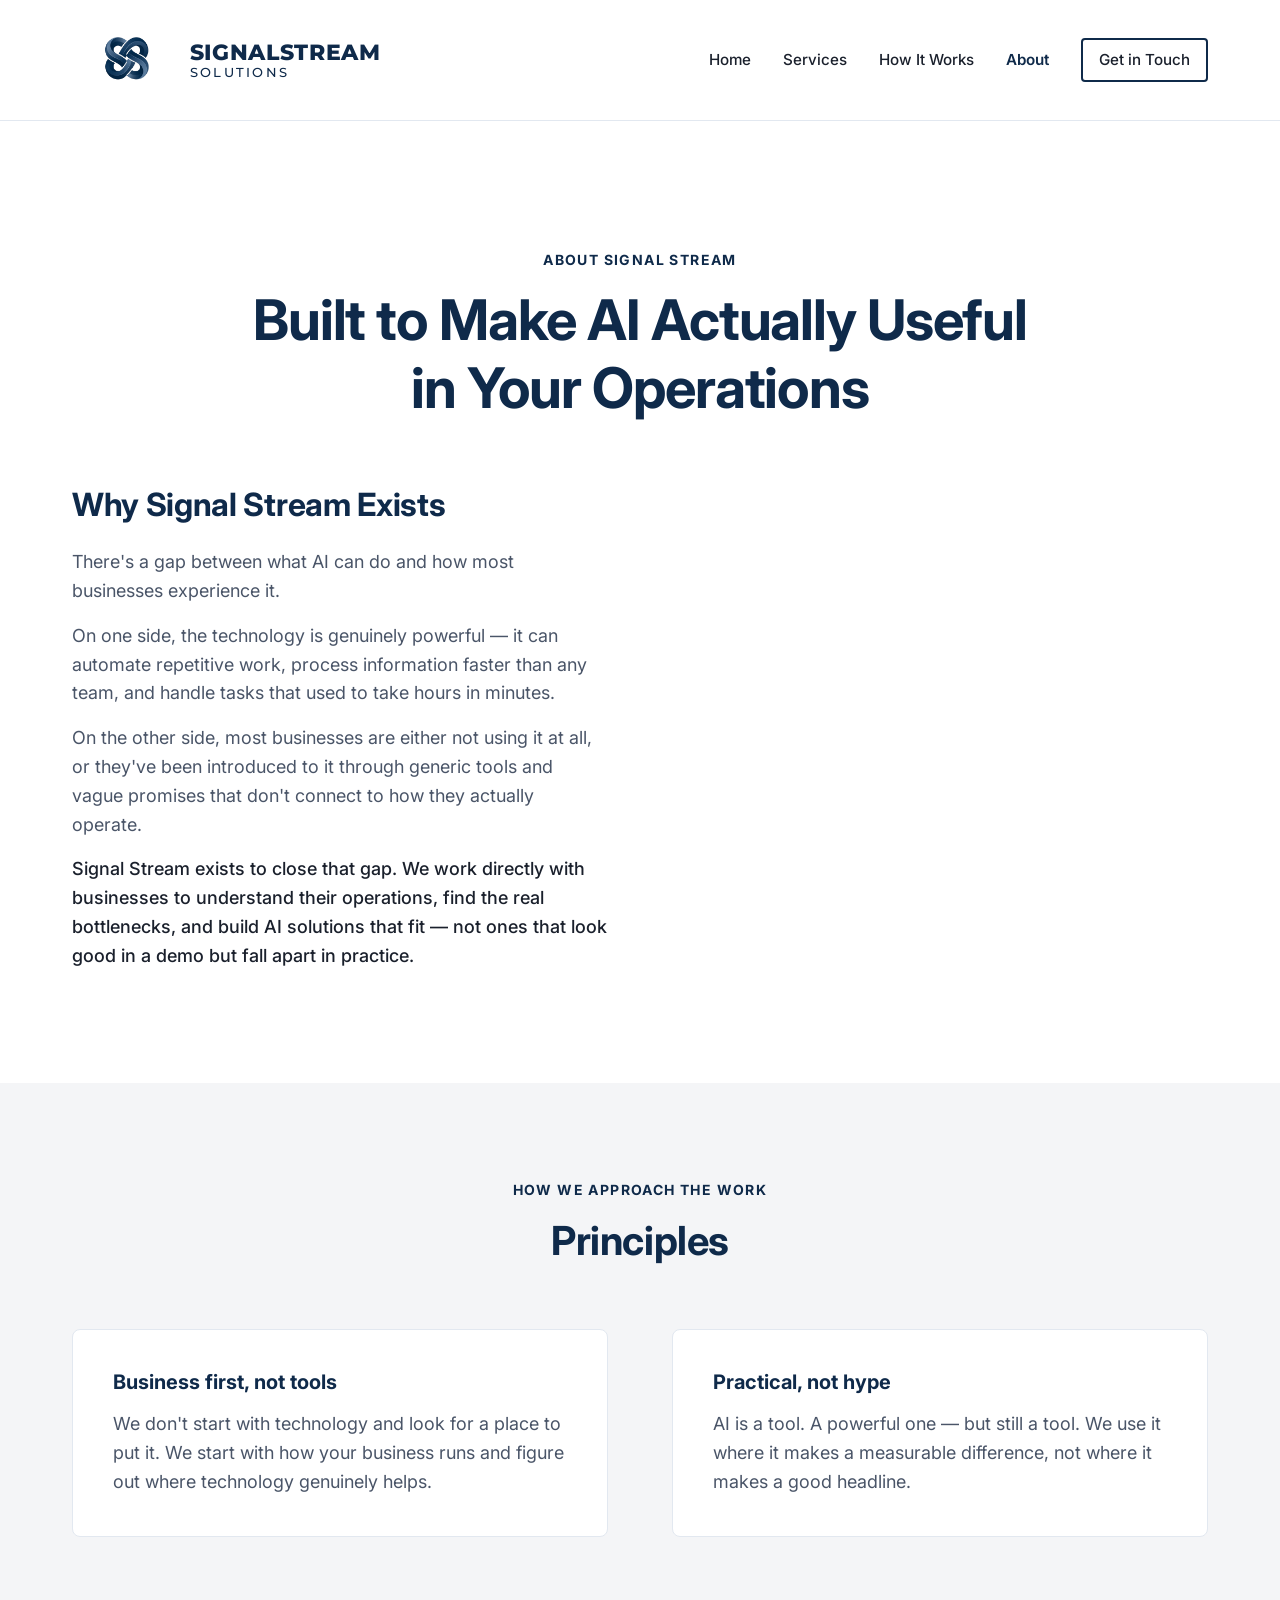
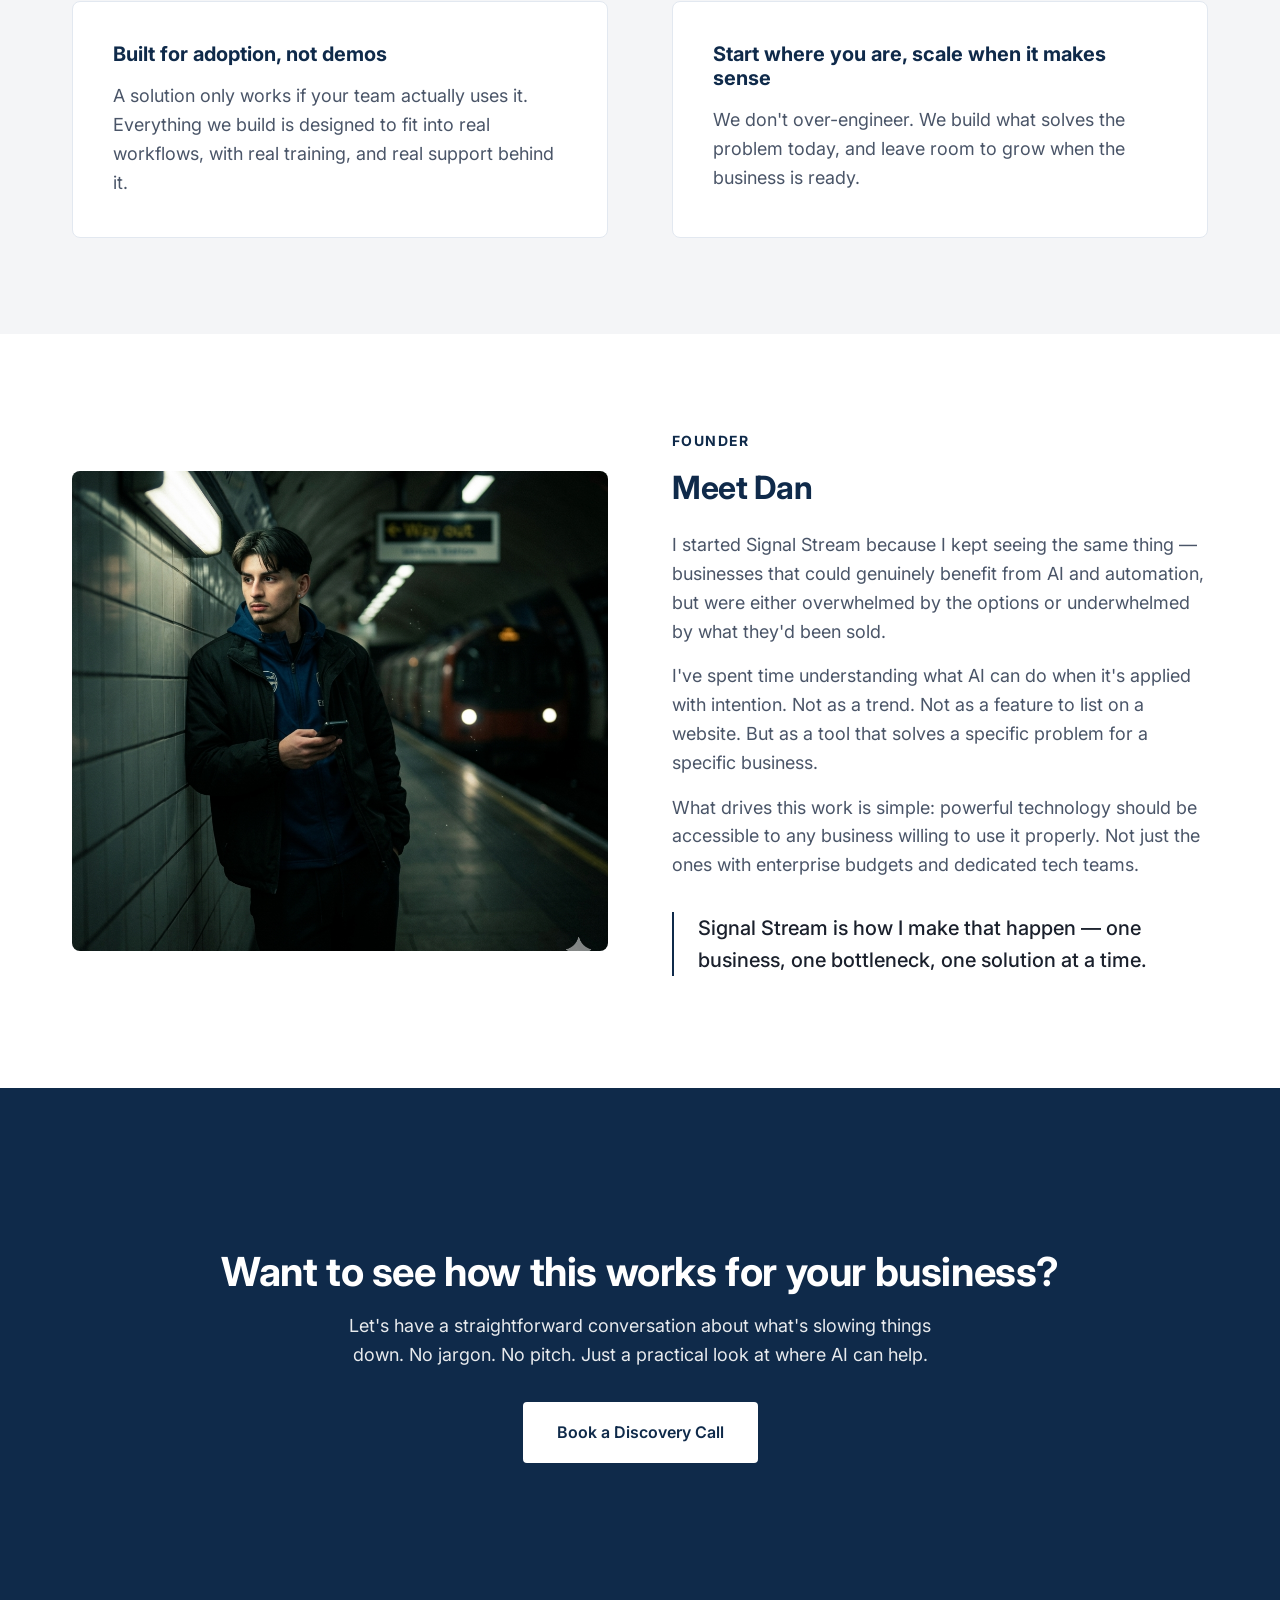
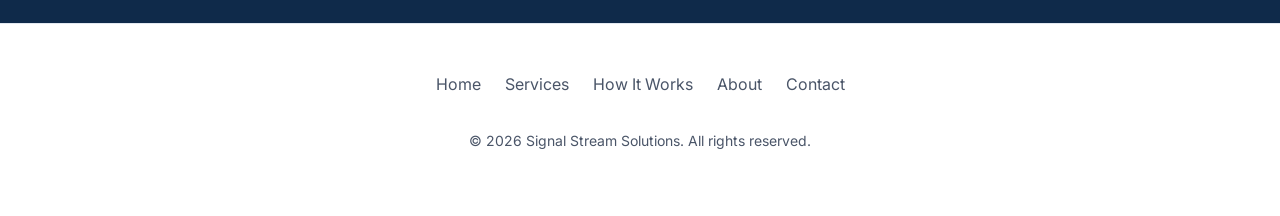
==== commit 7cd640c3: "style(website): apply UI/UX Pro Max audit — remove duplicate process section, clean up credibility, " ====
--- a/about.html
+++ b/about.html
@@ -28,7 +28,7 @@
                 <a href="index.html">Home</a>
                 <a href="services.html">Services</a>
                 <a href="how-it-works.html">How It Works</a>
-                <a href="about.html" style="color: var(--ocean-blue);">About</a>
+                <a href="about.html" class="active">About</a>
                 <a href="contact.html" class="btn btn-outline" style="padding: 0.5rem 1rem;">Get in Touch</a>
             </div>
         </div>
--- a/assets/styles.css
+++ b/assets/styles.css
@@ -8,7 +8,7 @@
     --text-muted: #4A5568;
     --border-color: #E2E8F0;
     --font-main: 'Inter', system-ui, -apple-system, sans-serif;
-    --transition: all 0.3s ease;
+    --focus-ring: 0 0 0 3px rgba(15, 42, 74, 0.2);
 }
 
 * { margin: 0; padding: 0; box-sizing: border-box; }
@@ -46,18 +46,63 @@
     border-radius: 4px;
     text-decoration: none;
     font-weight: 600;
-    transition: var(--transition);
+    font-size: 1rem;
+    font-family: var(--font-main);
+    transition: background-color 200ms ease, border-color 200ms ease, color 200ms ease, box-shadow 200ms ease;
     border: 2px solid var(--ocean-blue);
-}
-.btn:hover { background-color: var(--ocean-blue-hover); border-color: var(--ocean-blue-hover); color: var(--bg-white); }
-.btn-outline { background-color: transparent; color: var(--ocean-blue); }
-.btn-outline:hover { background-color: var(--ocean-blue); color: var(--bg-white); }
+    cursor: pointer;
+}
+.btn:hover {
+    background-color: var(--ocean-blue-hover);
+    border-color: var(--ocean-blue-hover);
+    color: var(--bg-white);
+}
+.btn:focus-visible {
+    outline: none;
+    box-shadow: var(--focus-ring);
+}
+.btn-outline {
+    background-color: transparent;
+    color: var(--ocean-blue);
+}
+.btn-outline:hover {
+    background-color: var(--ocean-blue);
+    color: var(--bg-white);
+}
 
 /* Navigation */
-nav { padding: 1.5rem 0; background: var(--bg-white); border-bottom: 1px solid var(--border-color); position: sticky; top: 0; z-index: 100; }
-.nav-container { display: flex; justify-content: space-between; align-items: center; max-width: 1200px; margin: 0 auto; padding: 0 2rem; }
-
-.logo { font-size: 1.5rem; font-weight: 800; color: var(--ocean-blue); text-decoration: none; letter-spacing: -0.02em; display: flex; align-items: center; gap: 0.6rem; }
+nav {
+    padding: 1.5rem 0;
+    background: var(--bg-white);
+    border-bottom: 1px solid var(--border-color);
+    position: sticky;
+    top: 0;
+    z-index: 100;
+}
+.nav-container {
+    display: flex;
+    justify-content: space-between;
+    align-items: center;
+    max-width: 1200px;
+    margin: 0 auto;
+    padding: 0 2rem;
+}
+
+.logo {
+    font-size: 1.5rem;
+    font-weight: 800;
+    color: var(--ocean-blue);
+    text-decoration: none;
+    letter-spacing: -0.02em;
+    display: flex;
+    align-items: center;
+    gap: 0.6rem;
+}
+.logo:focus-visible {
+    outline: none;
+    box-shadow: var(--focus-ring);
+    border-radius: 4px;
+}
 
 .logo-img { height: 72px; width: auto; display: block; }
 .logo-text-wrapper { display: flex; flex-direction: column; line-height: 1.15; }
@@ -74,10 +119,20 @@
     text-decoration: none;
     font-size: 0.95rem;
     font-weight: 500;
-    transition: var(--transition);
+    transition: color 200ms ease;
+    cursor: pointer;
 }
 .nav-links a:hover {
     color: var(--ocean-blue);
+}
+.nav-links a:focus-visible {
+    outline: none;
+    box-shadow: var(--focus-ring);
+    border-radius: 4px;
+}
+.nav-links a.active {
+    color: var(--ocean-blue);
+    font-weight: 600;
 }
 
 /* Mobile Menu Toggle */
@@ -88,6 +143,16 @@
     color: var(--text-main);
     font-size: 1.5rem;
     cursor: pointer;
+    padding: 0.5rem;
+    border-radius: 4px;
+    transition: background-color 200ms ease;
+}
+.menu-toggle:hover {
+    background-color: var(--bg-grey);
+}
+.menu-toggle:focus-visible {
+    outline: none;
+    box-shadow: var(--focus-ring);
 }
 
 /* Cards */
@@ -96,12 +161,25 @@
     padding: 2.5rem;
     border-radius: 8px;
     border: 1px solid var(--border-color);
-    transition: var(--transition);
+    transition: box-shadow 200ms ease;
     height: 100%;
 }
 .bg-grey .card { background: var(--bg-white); }
-.card:hover { transform: translateY(-4px); box-shadow: 0 12px 24px rgba(15, 42, 74, 0.06); }
+.card:hover {
+    box-shadow: 0 12px 24px rgba(15, 42, 74, 0.08);
+}
 .card-icon { font-size: 2rem; color: var(--ocean-blue); margin-bottom: 1.5rem; display: block; }
+
+/* Clickable cards */
+a.card {
+    text-decoration: none;
+    cursor: pointer;
+    display: block;
+}
+a.card:focus-visible {
+    outline: none;
+    box-shadow: var(--focus-ring);
+}
 
 /* Custom Section Styles */
 .hero { padding: 8rem 0 6rem; text-align: left; }
@@ -117,6 +195,16 @@
 .final-cta p { opacity: 0.9; margin: 0 auto 2.5rem; max-width: 600px; }
 .final-cta .btn { background-color: var(--bg-white); color: var(--ocean-blue); border-color: var(--bg-white); }
 .final-cta .btn:hover { background-color: transparent; color: var(--bg-white); border-color: var(--bg-white); }
+
+/* SVG Check Icon */
+.check-icon {
+    flex-shrink: 0;
+    width: 20px;
+    height: 20px;
+    margin-right: 1rem;
+    margin-top: 0.15rem;
+    color: var(--ocean-blue);
+}
 
 /* Form Styles */
 .form-group { margin-bottom: 1.5rem; text-align: left; }
@@ -129,27 +217,30 @@
     border-radius: 4px;
     color: var(--text-main);
     font-family: var(--font-main);
-    transition: var(--transition);
+    font-size: 1rem;
+    transition: border-color 200ms ease, box-shadow 200ms ease;
 }
 .form-control:focus {
     outline: none;
     border-color: var(--ocean-blue);
-    box-shadow: 0 0 0 2px rgba(15, 42, 74, 0.1);
+    box-shadow: var(--focus-ring);
+}
+.form-control::placeholder {
+    color: #94A3B8;
 }
 textarea.form-control { resize: vertical; min-height: 120px; }
 
 /* List styles */
 .feature-list { list-style: none; margin-top: 1.5rem; }
 .feature-list li { margin-bottom: 1.25rem; display: flex; align-items: flex-start; }
-.feature-list li span:first-child { color: var(--ocean-blue); margin-right: 1rem; font-weight: bold; flex-shrink: 0; }
 .feature-list strong { color: var(--text-main); font-weight: 600; }
 
 /* Footer */
-footer { 
-    background: var(--bg-white); 
-    padding: 3rem 0; 
-    border-top: 1px solid var(--border-color); 
-    text-align: center; 
+footer {
+    background: var(--bg-white);
+    padding: 3rem 0;
+    border-top: 1px solid var(--border-color);
+    text-align: center;
 }
 .footer-links {
     display: flex;
@@ -160,32 +251,67 @@
 .footer-links a {
     color: var(--text-muted);
     text-decoration: none;
-    transition: var(--transition);
+    transition: color 200ms ease;
+    cursor: pointer;
 }
 .footer-links a:hover {
     color: var(--ocean-blue);
 }
-
-/* Responsive */
+.footer-links a:focus-visible {
+    outline: none;
+    box-shadow: var(--focus-ring);
+    border-radius: 4px;
+}
+
+/* Reduced Motion */
+@media (prefers-reduced-motion: reduce) {
+    *, *::before, *::after {
+        transition-duration: 0.01ms !important;
+        animation-duration: 0.01ms !important;
+    }
+}
+
+/* Responsive - Mobile */
 @media (max-width: 768px) {
     h1 { font-size: 2.5rem; }
     h2 { font-size: 2rem; }
     .grid-2, .grid-3, .grid-4 { grid-template-columns: 1fr; gap: 2rem; }
     .hero { padding: 5rem 0; }
     .section { padding: 4rem 0; }
-    
+    .container { padding: 0 1.25rem; }
+
     .menu-toggle { display: block; }
-    .nav-links { 
-        display: none; 
-        flex-direction: column; 
-        position: absolute; 
-        top: 100%; 
-        left: 0; 
-        right: 0; 
-        background: var(--bg-white); 
-        padding: 1.5rem; 
+    .nav-links {
+        display: none;
+        flex-direction: column;
+        position: absolute;
+        top: 100%;
+        left: 0;
+        right: 0;
+        background: var(--bg-white);
+        padding: 1.5rem;
         border-bottom: 1px solid var(--border-color);
         box-shadow: 0 10px 15px rgba(0,0,0,0.1);
     }
     .nav-links.active { display: flex; }
-}
+
+    .logo-img { height: 48px; }
+    .logo-title { font-size: 1.1rem; }
+    .logo-subtitle { font-size: 0.65rem; }
+}
+
+/* Small mobile */
+@media (max-width: 375px) {
+    h1 { font-size: 2rem; }
+    h2 { font-size: 1.75rem; }
+    .hero { padding: 4rem 0; }
+    .section { padding: 3rem 0; }
+    .container { padding: 0 1rem; }
+    .card { padding: 1.5rem; }
+    .btn { padding: 0.875rem 1.5rem; }
+}
+
+/* Large desktop */
+@media (min-width: 1440px) {
+    .container { max-width: 1280px; }
+}
